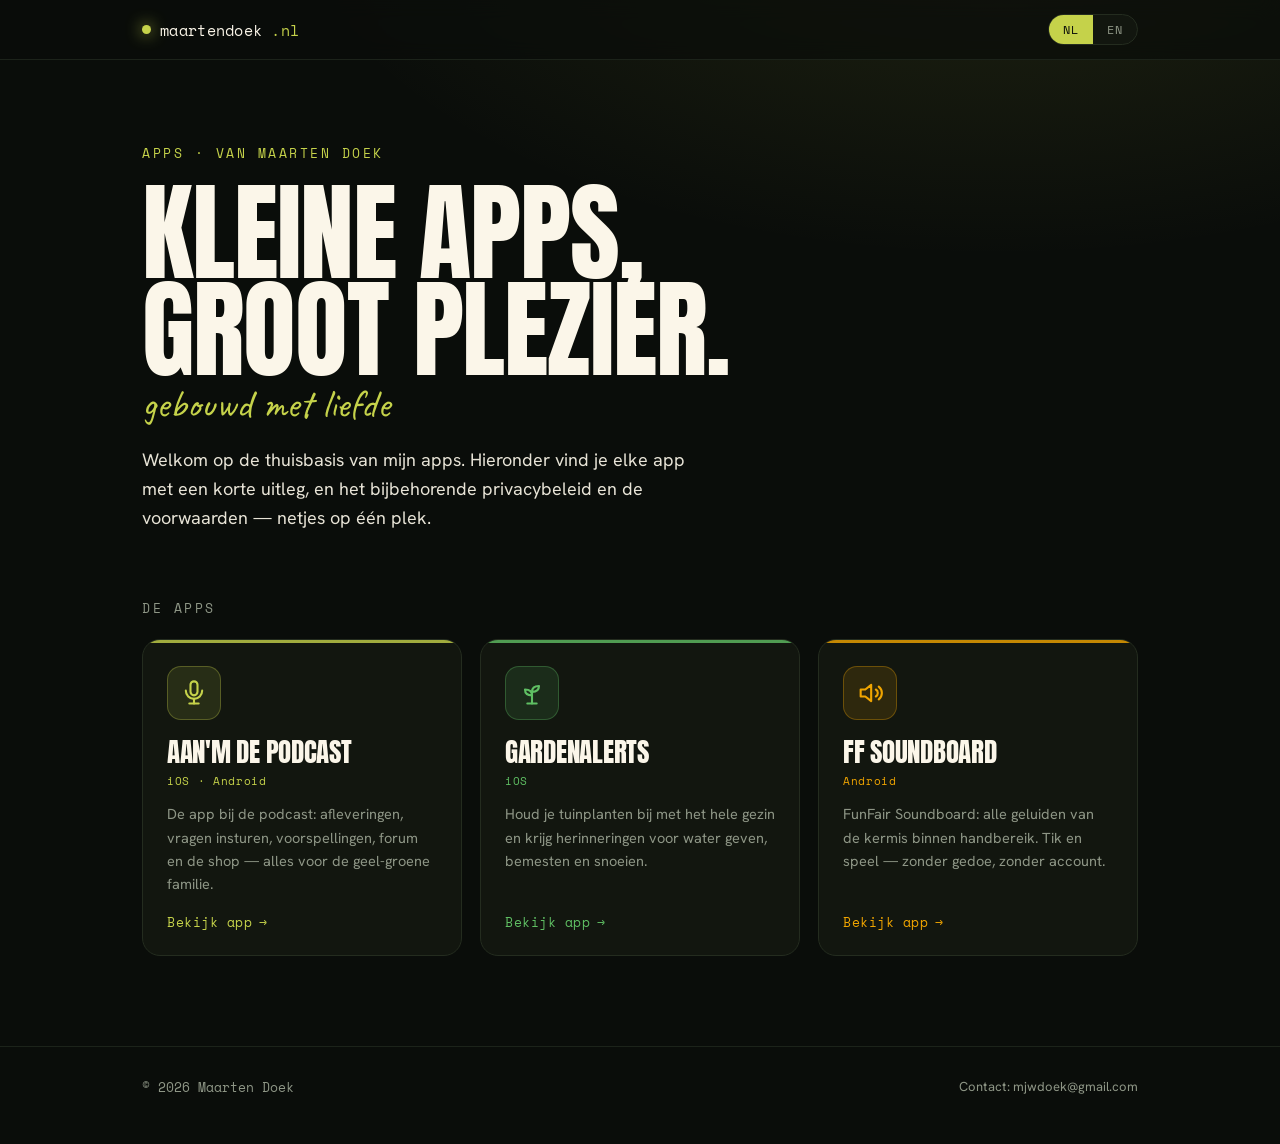
==== index.html @ cd35058b "Vervang Google Sites-site door uniforme statische site Nieuwe hub + per-app landingspagina's in een " ====
<!DOCTYPE html>
<html lang="nl">
<head>
<meta charset="UTF-8">
<meta name="viewport" content="width=device-width, initial-scale=1.0">
<meta name="robots" content="index, follow">
<title>maartendoek.nl — apps van Maarten Doek</title>
<meta name="description" content="Thuisbasis van de apps van Maarten Doek: Aan'm de Podcast, GardenAlerts en FF Soundboard. Met privacybeleid en voorwaarden per app.">
<meta property="og:title" content="maartendoek.nl">
<meta property="og:description" content="De apps van Maarten Doek — Aan'm de Podcast, GardenAlerts en FF Soundboard.">
<meta property="og:type" content="website">
<meta property="og:url" content="https://maartendoek.nl/">
<link rel="preconnect" href="https://fonts.googleapis.com">
<link rel="preconnect" href="https://fonts.gstatic.com" crossorigin>
<link href="https://fonts.googleapis.com/css2?family=Anton&family=Hanken+Grotesk:wght@400;500;600;700&family=Caveat:wght@500;600&family=Space+Mono&display=swap" rel="stylesheet">
<link rel="stylesheet" href="/assets/site.css">
</head>
<body>

<header class="site-top">
  <div class="inner">
    <a class="wordmark" href="/"><span class="dot"></span>maartendoek<b>.nl</b></a>
    <div class="langbar" role="group" aria-label="Taal / Language">
      <button type="button" data-set-lang="nl" aria-pressed="true">NL</button>
      <button type="button" data-set-lang="en" aria-pressed="false">EN</button>
    </div>
  </div>
</header>

<main>
  <section class="hero container">
    <div class="eyebrow"><span data-lang="nl">Apps &middot; van Maarten Doek</span><span data-lang="en">Apps &middot; by Maarten Doek</span></div>
    <h1>
      Kleine apps,<br>groot plezier.
      <span class="script" data-lang="nl">gebouwd met liefde</span>
      <span class="script" data-lang="en">built with love</span>
    </h1>
    <p class="lead">
      <span data-lang="nl">Welkom op de thuisbasis van mijn apps. Hieronder vind je elke app met een korte uitleg, en het bijbehorende privacybeleid en de voorwaarden — netjes op één plek.</span>
      <span data-lang="en">Welcome to the home base of my apps. Below you'll find each app with a short description, plus its privacy policy and terms — all neatly in one place.</span>
    </p>
  </section>

  <section class="apps container">
    <div class="section-title"><span data-lang="nl">De apps</span><span data-lang="en">The apps</span></div>
    <div class="grid">

      <!-- Aan'm de Podcast -->
      <article class="appcard app-podcast">
        <a class="stretch" href="/aanm-de-podcast/" aria-label="Aan'm de Podcast"></a>
        <div class="icon" aria-hidden="true">
          <svg viewBox="0 0 24 24" fill="none" stroke="var(--accent)" stroke-width="1.8" stroke-linecap="round" stroke-linejoin="round">
            <rect x="9" y="2" width="6" height="12" rx="3"/><path d="M5 10a7 7 0 0 0 14 0"/><path d="M12 17v4"/><path d="M8 21h8"/>
          </svg>
        </div>
        <h3>Aan'm de Podcast</h3>
        <div class="platform">iOS &middot; Android</div>
        <p>
          <span data-lang="nl">De app bij de podcast: afleveringen, vragen insturen, voorspellingen, forum en de shop — alles voor de geel-groene familie.</span>
          <span data-lang="en">The app for the podcast: episodes, submitting questions, predictions, forum and the shop — everything for the yellow-green family.</span>
        </p>
        <span class="go"><span data-lang="nl">Bekijk app</span><span data-lang="en">View app</span> <span class="arrow">&rarr;</span></span>
      </article>

      <!-- GardenAlerts -->
      <article class="appcard app-gardenalerts">
        <a class="stretch" href="/gardenalerts/" aria-label="GardenAlerts"></a>
        <div class="icon" aria-hidden="true">
          <svg viewBox="0 0 24 24" fill="none" stroke="var(--accent)" stroke-width="1.8" stroke-linecap="round" stroke-linejoin="round">
            <path d="M12 21V11"/><path d="M12 11c0-3 2-5 6-5 0 3-2 5-6 5Z"/><path d="M12 14C12 11 10 9 6 9c0 3 2 5 6 5Z"/><path d="M8 21h8"/>
          </svg>
        </div>
        <h3>GardenAlerts</h3>
        <div class="platform">iOS</div>
        <p>
          <span data-lang="nl">Houd je tuinplanten bij met het hele gezin en krijg herinneringen voor water geven, bemesten en snoeien.</span>
          <span data-lang="en">Keep track of your garden plants with the whole family and get reminders for watering, feeding and pruning.</span>
        </p>
        <span class="go"><span data-lang="nl">Bekijk app</span><span data-lang="en">View app</span> <span class="arrow">&rarr;</span></span>
      </article>

      <!-- FF Soundboard -->
      <article class="appcard app-ffsoundboard">
        <a class="stretch" href="/ff-soundboard/" aria-label="FF Soundboard"></a>
        <div class="icon" aria-hidden="true">
          <svg viewBox="0 0 24 24" fill="none" stroke="var(--accent)" stroke-width="1.8" stroke-linecap="round" stroke-linejoin="round">
            <path d="M4 9v6h4l5 4V5L8 9H4Z"/><path d="M17 9a3.5 3.5 0 0 1 0 6"/><path d="M19.5 6.5a7 7 0 0 1 0 11"/>
          </svg>
        </div>
        <h3>FF Soundboard</h3>
        <div class="platform">Android</div>
        <p>
          <span data-lang="nl">FunFair Soundboard: alle geluiden van de kermis binnen handbereik. Tik en speel — zonder gedoe, zonder account.</span>
          <span data-lang="en">FunFair Soundboard: all the sounds of the fair at your fingertips. Tap and play — no hassle, no account.</span>
        </p>
        <span class="go"><span data-lang="nl">Bekijk app</span><span data-lang="en">View app</span> <span class="arrow">&rarr;</span></span>
      </article>

    </div>
  </section>
</main>

<footer class="site-foot">
  <div class="inner">
    <span class="mono">© 2026 Maarten Doek</span>
    <span>
      <span data-lang="nl">Contact:</span><span data-lang="en">Contact:</span>
      <a href="mailto:mjwdoek@gmail.com">mjwdoek@gmail.com</a>
    </span>
  </div>
</footer>

<script src="/assets/site.js"></script>
</body>
</html>
---- assets/site.css ----
/* ============================================================
   maartendoek.nl — gedeeld ontwerp voor hub + app-landingen
   ============================================================ */

:root {
  --bg: #0A0D0A;
  --bg-deep: #070907;
  --card: #12160F;
  --raised: #1A2016;
  --border: #242C1F;
  --border-soft: #1C231A;

  --text-strong: #FBF6E9;
  --text-body: #E7E3D6;
  --text-dim: #8E9686;

  /* Standaard accent (overschreven per app) */
  --accent: #C5D24A;
  --accent-ink: #0A0D0A;
  --accent-soft: rgba(197, 210, 74, 0.12);
  --accent-line: rgba(197, 210, 74, 0.30);

  --font-display: 'Anton', sans-serif;
  --font-body: 'Hanken Grotesk', system-ui, sans-serif;
  --font-mono: 'Space Mono', monospace;
  --font-script: 'Caveat', cursive;

  --maxw: 1040px;
}

/* Per-app accenten */
.app-podcast      { --accent:#C5D24A; --accent-ink:#0A0D0A; --accent-soft:rgba(197,210,74,.12); --accent-line:rgba(197,210,74,.30); }
.app-gardenalerts { --accent:#5FBF63; --accent-ink:#06140A; --accent-soft:rgba(95,191,99,.13);  --accent-line:rgba(95,191,99,.32); }
.app-ffsoundboard { --accent:#F0A500; --accent-ink:#1A1205; --accent-soft:rgba(240,165,0,.13);  --accent-line:rgba(240,165,0,.32); }

* { box-sizing: border-box; margin: 0; padding: 0; }
html { -webkit-text-size-adjust: 100%; scroll-behavior: smooth; }

body {
  background:
    radial-gradient(1200px 620px at 78% -10%, var(--accent-soft), transparent 60%),
    var(--bg);
  color: var(--text-body);
  font-family: var(--font-body);
  font-size: 16px;
  line-height: 1.6;
  min-height: 100vh;
  overflow-x: hidden;
}

a { color: var(--accent); text-decoration: none; }

.container { max-width: var(--maxw); margin: 0 auto; padding: 0 22px; }

/* ---------- Topbar ---------- */
.site-top {
  position: sticky;
  top: 0;
  z-index: 20;
  backdrop-filter: blur(10px);
  background: rgba(10, 13, 10, 0.72);
  border-bottom: 1px solid var(--border-soft);
}
.site-top .inner {
  max-width: var(--maxw);
  margin: 0 auto;
  padding: 14px 22px;
  display: flex;
  align-items: center;
  justify-content: space-between;
  gap: 14px;
}
.wordmark {
  font-family: var(--font-mono);
  font-size: 15px;
  letter-spacing: 0.02em;
  color: var(--text-strong);
  display: inline-flex;
  align-items: center;
  gap: 9px;
}
.wordmark .dot { width: 9px; height: 9px; border-radius: 50%; background: var(--accent); box-shadow: 0 0 16px var(--accent); }
.wordmark b { color: var(--accent); font-weight: inherit; }

.langbar {
  display: inline-flex;
  border: 1px solid var(--border);
  border-radius: 100px;
  overflow: hidden;
  background: var(--card);
}
.langbar button {
  font-family: var(--font-mono);
  font-size: 12px;
  letter-spacing: 0.08em;
  color: var(--text-dim);
  background: transparent;
  border: 0;
  padding: 6px 14px;
  cursor: pointer;
}
.langbar button[aria-pressed="true"] { color: var(--accent-ink); background: var(--accent); }

/* Taalwissel */
[data-lang] { display: none; }
html[lang="nl"] [data-lang="nl"],
html[lang="en"] [data-lang="en"] { display: revert; }

/* ---------- Hero (hub) ---------- */
.hero { padding-top: 84px; padding-bottom: 40px; }
.hero .eyebrow {
  font-family: var(--font-mono);
  font-size: 12.5px;
  letter-spacing: 0.2em;
  text-transform: uppercase;
  color: var(--accent);
  margin-bottom: 20px;
}
.hero h1 {
  font-family: var(--font-display);
  font-weight: 400;
  font-size: clamp(46px, 11vw, 108px);
  line-height: 0.9;
  letter-spacing: -0.01em;
  text-transform: uppercase;
  color: var(--text-strong);
}
.hero h1 .script {
  font-family: var(--font-script);
  text-transform: none;
  font-size: clamp(24px, 5vw, 40px);
  color: var(--accent);
  letter-spacing: 0;
  margin-top: 8px;
}
html[lang="nl"] .hero h1 .script[data-lang="nl"],
html[lang="en"] .hero h1 .script[data-lang="en"] { display: block; }
.hero .lead {
  max-width: 560px;
  margin-top: 24px;
  font-size: 18px;
  color: var(--text-body);
}

/* ---------- App-grid ---------- */
.apps { padding-top: 26px; padding-bottom: 40px; }
.apps h2, .section-title {
  font-family: var(--font-mono);
  font-size: 12.5px;
  letter-spacing: 0.2em;
  text-transform: uppercase;
  color: var(--text-dim);
  margin-bottom: 20px;
}
.grid {
  display: grid;
  grid-template-columns: repeat(3, 1fr);
  gap: 18px;
}
.appcard {
  position: relative;
  display: flex;
  flex-direction: column;
  background: var(--card);
  border: 1px solid var(--border);
  border-radius: 18px;
  padding: 26px 24px 22px;
  overflow: hidden;
  transition: transform .18s ease, border-color .18s ease, background .18s ease;
}
.appcard::before {
  content: '';
  position: absolute;
  inset: 0 0 auto 0;
  height: 3px;
  background: var(--accent);
  opacity: .8;
}
.appcard:hover { transform: translateY(-4px); border-color: var(--accent-line); }
.appcard .icon {
  width: 54px; height: 54px;
  border-radius: 14px;
  display: grid; place-items: center;
  background: var(--accent-soft);
  border: 1px solid var(--accent-line);
  margin-bottom: 18px;
}
.appcard .icon svg { width: 28px; height: 28px; display: block; }
.appcard h3 {
  font-family: var(--font-display);
  font-weight: 400;
  text-transform: uppercase;
  letter-spacing: -0.01em;
  font-size: 27px;
  line-height: 1;
  color: var(--text-strong);
}
.appcard .platform {
  font-family: var(--font-mono);
  font-size: 11px;
  letter-spacing: 0.06em;
  color: var(--accent);
  margin-top: 8px;
}
.appcard p {
  color: var(--text-dim);
  font-size: 14.5px;
  margin-top: 12px;
  flex: 1;
}
.appcard .go {
  margin-top: 18px;
  font-family: var(--font-mono);
  font-size: 12.5px;
  letter-spacing: 0.04em;
  color: var(--accent);
  display: inline-flex;
  align-items: center;
  gap: 7px;
}
.appcard:hover .go .arrow { transform: translateX(4px); }
.appcard .go .arrow { transition: transform .18s ease; }
.stretch { position: absolute; inset: 0; }

/* ---------- Buttons ---------- */
.btn {
  display: inline-flex;
  align-items: center;
  gap: 9px;
  font-family: var(--font-body);
  font-weight: 600;
  font-size: 15px;
  padding: 12px 20px;
  border-radius: 100px;
  border: 1px solid var(--accent);
  color: var(--accent-ink);
  background: var(--accent);
  cursor: pointer;
  transition: filter .15s ease, transform .15s ease;
}
.btn:hover { filter: brightness(1.06); transform: translateY(-1px); }
.btn.ghost { background: transparent; color: var(--accent); }
.btn.ghost:hover { background: var(--accent-soft); }
.btn-row { display: flex; flex-wrap: wrap; gap: 12px; }

/* ---------- App-landing ---------- */
.app-hero { padding-top: 70px; padding-bottom: 30px; }
.app-hero .back {
  font-family: var(--font-mono);
  font-size: 12px;
  color: var(--text-dim);
  display: inline-block;
  margin-bottom: 30px;
}
.app-hero .back:hover { color: var(--accent); }
.app-hero .layout {
  display: grid;
  grid-template-columns: 88px 1fr;
  gap: 24px;
  align-items: center;
}
.app-hero .bigicon {
  width: 88px; height: 88px;
  border-radius: 22px;
  display: grid; place-items: center;
  background: var(--accent-soft);
  border: 1px solid var(--accent-line);
}
.app-hero .bigicon svg { width: 46px; height: 46px; }
.app-hero h1 {
  font-family: var(--font-display);
  font-weight: 400;
  text-transform: uppercase;
  font-size: clamp(40px, 9vw, 72px);
  line-height: 0.92;
  color: var(--text-strong);
}
.app-hero .platform {
  font-family: var(--font-mono);
  font-size: 12px;
  letter-spacing: 0.08em;
  color: var(--accent);
  margin-top: 10px;
}
.app-body { padding-top: 20px; padding-bottom: 40px; }
.app-body .intro { font-size: 19px; color: var(--text-body); max-width: 680px; }

.feature-grid {
  display: grid;
  grid-template-columns: repeat(2, 1fr);
  gap: 14px;
  margin: 34px 0;
}
.feature {
  background: var(--card);
  border: 1px solid var(--border);
  border-radius: 14px;
  padding: 18px 20px;
}
.feature h4 {
  font-size: 15px;
  color: var(--text-strong);
  margin-bottom: 5px;
  display: flex; align-items: center; gap: 9px;
}
.feature h4 .tick { color: var(--accent); }
.feature p { color: var(--text-dim); font-size: 14px; }

.legal-row {
  display: flex;
  flex-wrap: wrap;
  gap: 12px;
  margin-top: 30px;
  padding-top: 26px;
  border-top: 1px solid var(--border);
}
.legal-row a {
  font-family: var(--font-mono);
  font-size: 13px;
  color: var(--text-body);
  border: 1px solid var(--border);
  border-radius: 100px;
  padding: 9px 16px;
  transition: border-color .15s ease, color .15s ease;
}
.legal-row a:hover { border-color: var(--accent-line); color: var(--accent); }

.storebadge {
  display: inline-flex;
  align-items: center;
  gap: 8px;
  font-family: var(--font-mono);
  font-size: 12px;
  letter-spacing: 0.04em;
  color: var(--text-dim);
  border: 1px dashed var(--border);
  border-radius: 100px;
  padding: 9px 16px;
}
.storebadge svg { width: 15px; height: 15px; opacity: .8; }
a.storebadge { color: var(--accent-ink); background: var(--accent); border: 1px solid var(--accent); }
a.storebadge svg { opacity: 1; }
a.storebadge:hover { filter: brightness(1.06); }

/* ---------- Footer ---------- */
.site-foot {
  border-top: 1px solid var(--border-soft);
  margin-top: 50px;
}
.site-foot .inner {
  max-width: var(--maxw);
  margin: 0 auto;
  padding: 30px 22px 46px;
  display: flex;
  flex-wrap: wrap;
  justify-content: space-between;
  gap: 14px;
  font-size: 13px;
  color: var(--text-dim);
}
.site-foot a { color: var(--text-dim); }
.site-foot a:hover { color: var(--accent); }
.site-foot .mono { font-family: var(--font-mono); }

/* ---------- Responsive ---------- */
@media (max-width: 820px) {
  .grid { grid-template-columns: 1fr; }
  .feature-grid { grid-template-columns: 1fr; }
}
@media (max-width: 520px) {
  .hero { padding-top: 56px; padding-bottom: 30px; }
  .app-hero .layout { grid-template-columns: 64px 1fr; gap: 16px; }
  .app-hero .bigicon { width: 64px; height: 64px; border-radius: 16px; }
  .app-hero .bigicon svg { width: 34px; height: 34px; }
}
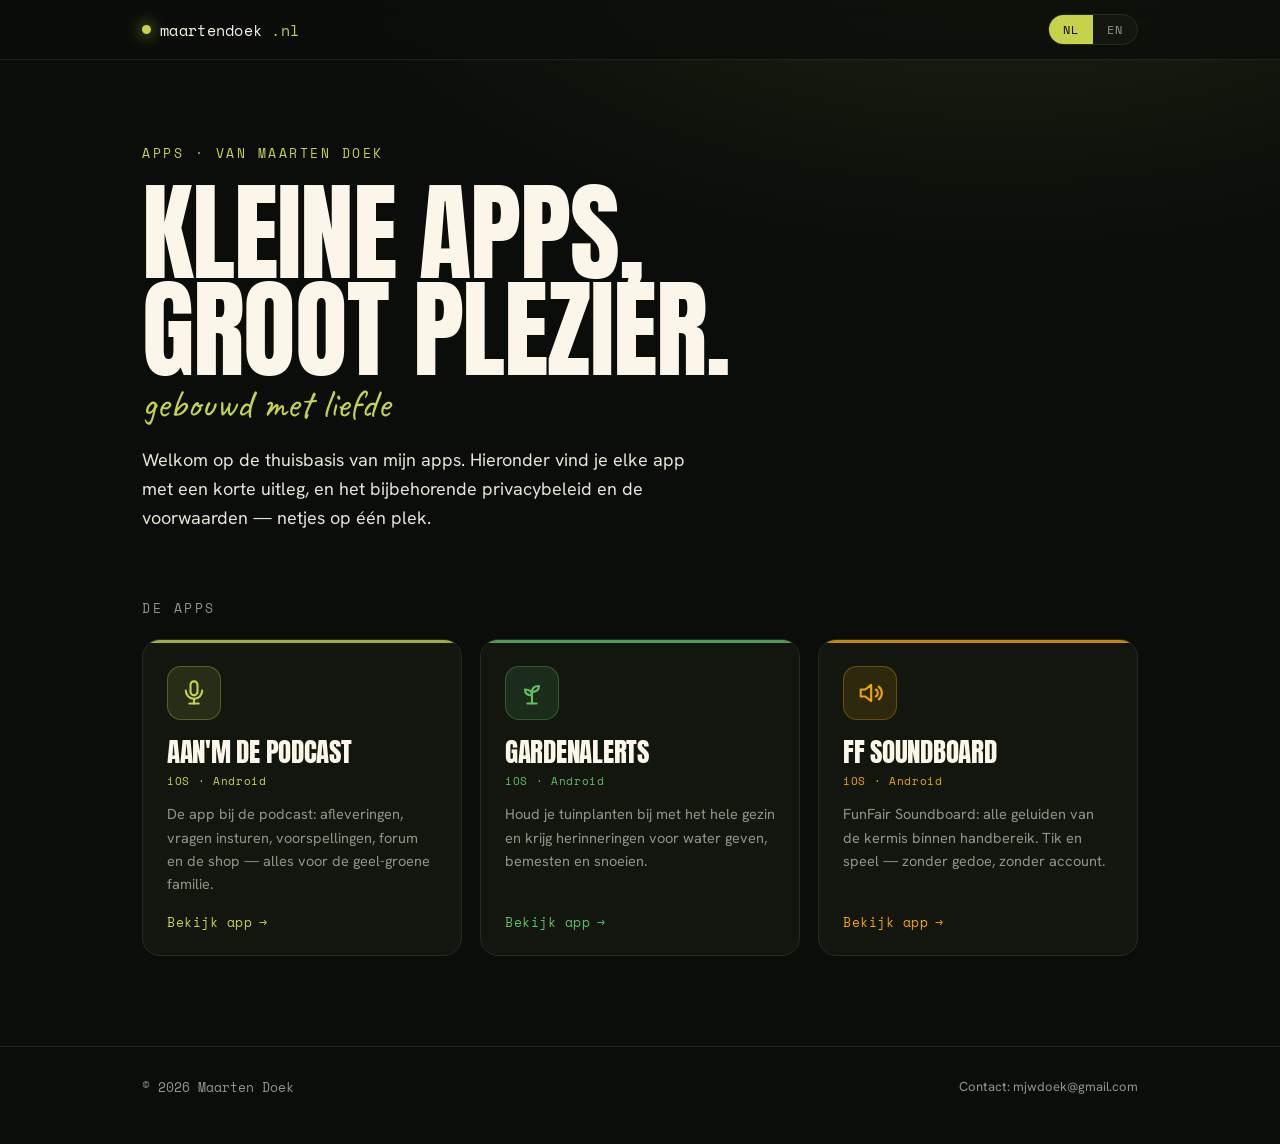
==== commit 199eb497: "Store-links in landingen; platforms bijgewerkt - Aan'm de App: App Store + Google Play (klikbaar) - " ====
--- a/index.html
+++ b/index.html
@@ -71,7 +71,7 @@
           </svg>
         </div>
         <h3>GardenAlerts</h3>
-        <div class="platform">iOS</div>
+        <div class="platform">iOS &middot; Android</div>
         <p>
           <span data-lang="nl">Houd je tuinplanten bij met het hele gezin en krijg herinneringen voor water geven, bemesten en snoeien.</span>
           <span data-lang="en">Keep track of your garden plants with the whole family and get reminders for watering, feeding and pruning.</span>
@@ -88,7 +88,7 @@
           </svg>
         </div>
         <h3>FF Soundboard</h3>
-        <div class="platform">Android</div>
+        <div class="platform">iOS &middot; Android</div>
         <p>
           <span data-lang="nl">FunFair Soundboard: alle geluiden van de kermis binnen handbereik. Tik en speel — zonder gedoe, zonder account.</span>
           <span data-lang="en">FunFair Soundboard: all the sounds of the fair at your fingertips. Tap and play — no hassle, no account.</span>
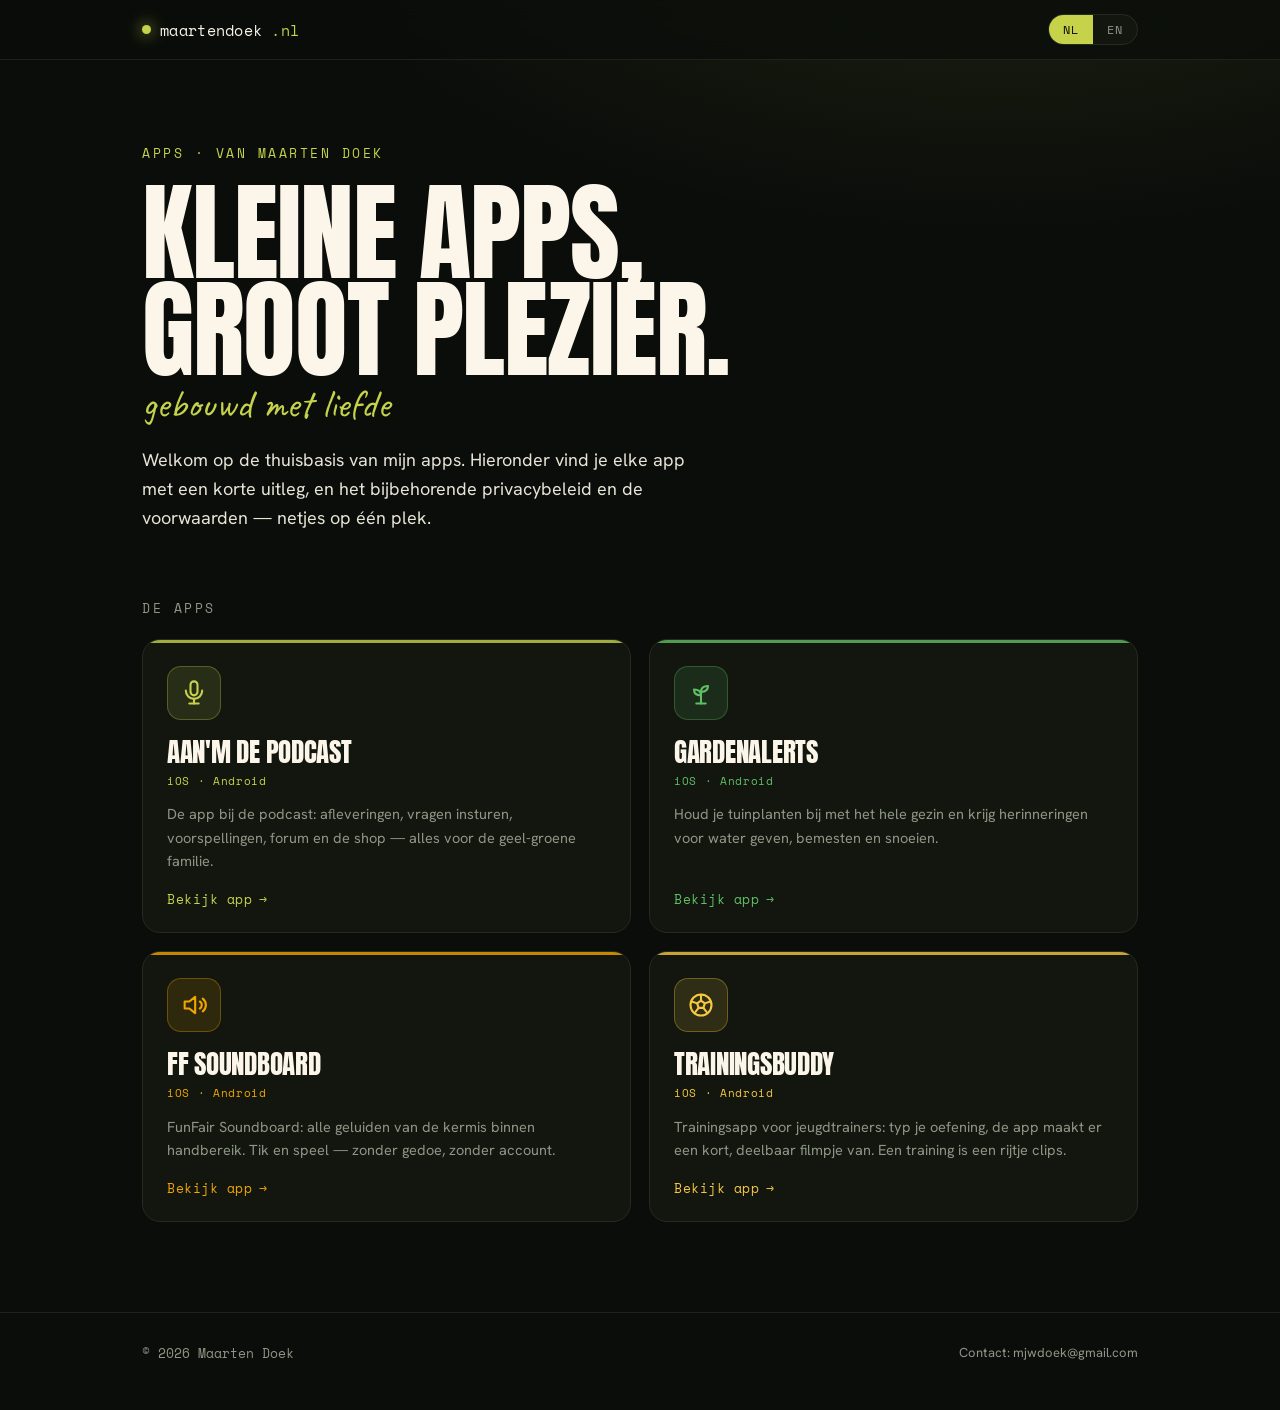
==== commit 29bb204c: "TrainingsBuddy als 4e app toevoegen (landing, privacy, voorwaarden) Nieuwe app van Maarten Doek: Tra" ====
--- a/index.html
+++ b/index.html
@@ -13,6 +13,9 @@
 <link rel="preconnect" href="https://fonts.googleapis.com">
 <link rel="preconnect" href="https://fonts.gstatic.com" crossorigin>
 <link href="https://fonts.googleapis.com/css2?family=Anton&family=Hanken+Grotesk:wght@400;500;600;700&family=Caveat:wght@500;600&family=Space+Mono&display=swap" rel="stylesheet">
+<link rel="icon" href="/favicon.svg" type="image/svg+xml">
+<link rel="icon" href="/favicon.png" sizes="32x32" type="image/png">
+<link rel="apple-touch-icon" href="/apple-touch-icon.png">
 <link rel="stylesheet" href="/assets/site.css">
 </head>
 <body>
@@ -96,6 +99,23 @@
         <span class="go"><span data-lang="nl">Bekijk app</span><span data-lang="en">View app</span> <span class="arrow">&rarr;</span></span>
       </article>
 
+      <!-- TrainingsBuddy -->
+      <article class="appcard app-trainingsbuddy">
+        <a class="stretch" href="/trainingsbuddy/" aria-label="TrainingsBuddy"></a>
+        <div class="icon" aria-hidden="true">
+          <svg viewBox="0 0 24 24" fill="none" stroke="var(--accent)" stroke-width="1.8" stroke-linecap="round" stroke-linejoin="round">
+            <circle cx="12" cy="12" r="9"/><path d="M12 8.2l3.3 2.4-1.26 3.9H9.96L8.7 10.6 12 8.2Z"/><path d="M12 8.2V3.2M15.3 10.6l4-1.4M14.04 14.5l2.7 3.4M9.96 14.5l-2.7 3.4M8.7 10.6l-4-1.4"/>
+          </svg>
+        </div>
+        <h3>TrainingsBuddy</h3>
+        <div class="platform">iOS &middot; Android</div>
+        <p>
+          <span data-lang="nl">Trainingsapp voor jeugdtrainers: typ je oefening, de app maakt er een kort, deelbaar filmpje van. Een training is een rijtje clips.</span>
+          <span data-lang="en">Training app for youth coaches: type your exercise and the app turns it into a short, shareable clip. A session is a series of clips.</span>
+        </p>
+        <span class="go"><span data-lang="nl">Bekijk app</span><span data-lang="en">View app</span> <span class="arrow">&rarr;</span></span>
+      </article>
+
     </div>
   </section>
 </main>
--- a/assets/site.css
+++ b/assets/site.css
@@ -32,6 +32,7 @@
 .app-podcast      { --accent:#C5D24A; --accent-ink:#0A0D0A; --accent-soft:rgba(197,210,74,.12); --accent-line:rgba(197,210,74,.30); }
 .app-gardenalerts { --accent:#5FBF63; --accent-ink:#06140A; --accent-soft:rgba(95,191,99,.13);  --accent-line:rgba(95,191,99,.32); }
 .app-ffsoundboard { --accent:#F0A500; --accent-ink:#1A1205; --accent-soft:rgba(240,165,0,.13);  --accent-line:rgba(240,165,0,.32); }
+.app-trainingsbuddy { --accent:#F5C842; --accent-ink:#1A1405; --accent-soft:rgba(245,200,66,.13); --accent-line:rgba(245,200,66,.32); }
 
 * { box-sizing: border-box; margin: 0; padding: 0; }
 html { -webkit-text-size-adjust: 100%; scroll-behavior: smooth; }
@@ -154,7 +155,7 @@
 }
 .grid {
   display: grid;
-  grid-template-columns: repeat(3, 1fr);
+  grid-template-columns: repeat(2, 1fr);
   gap: 18px;
 }
 .appcard {
